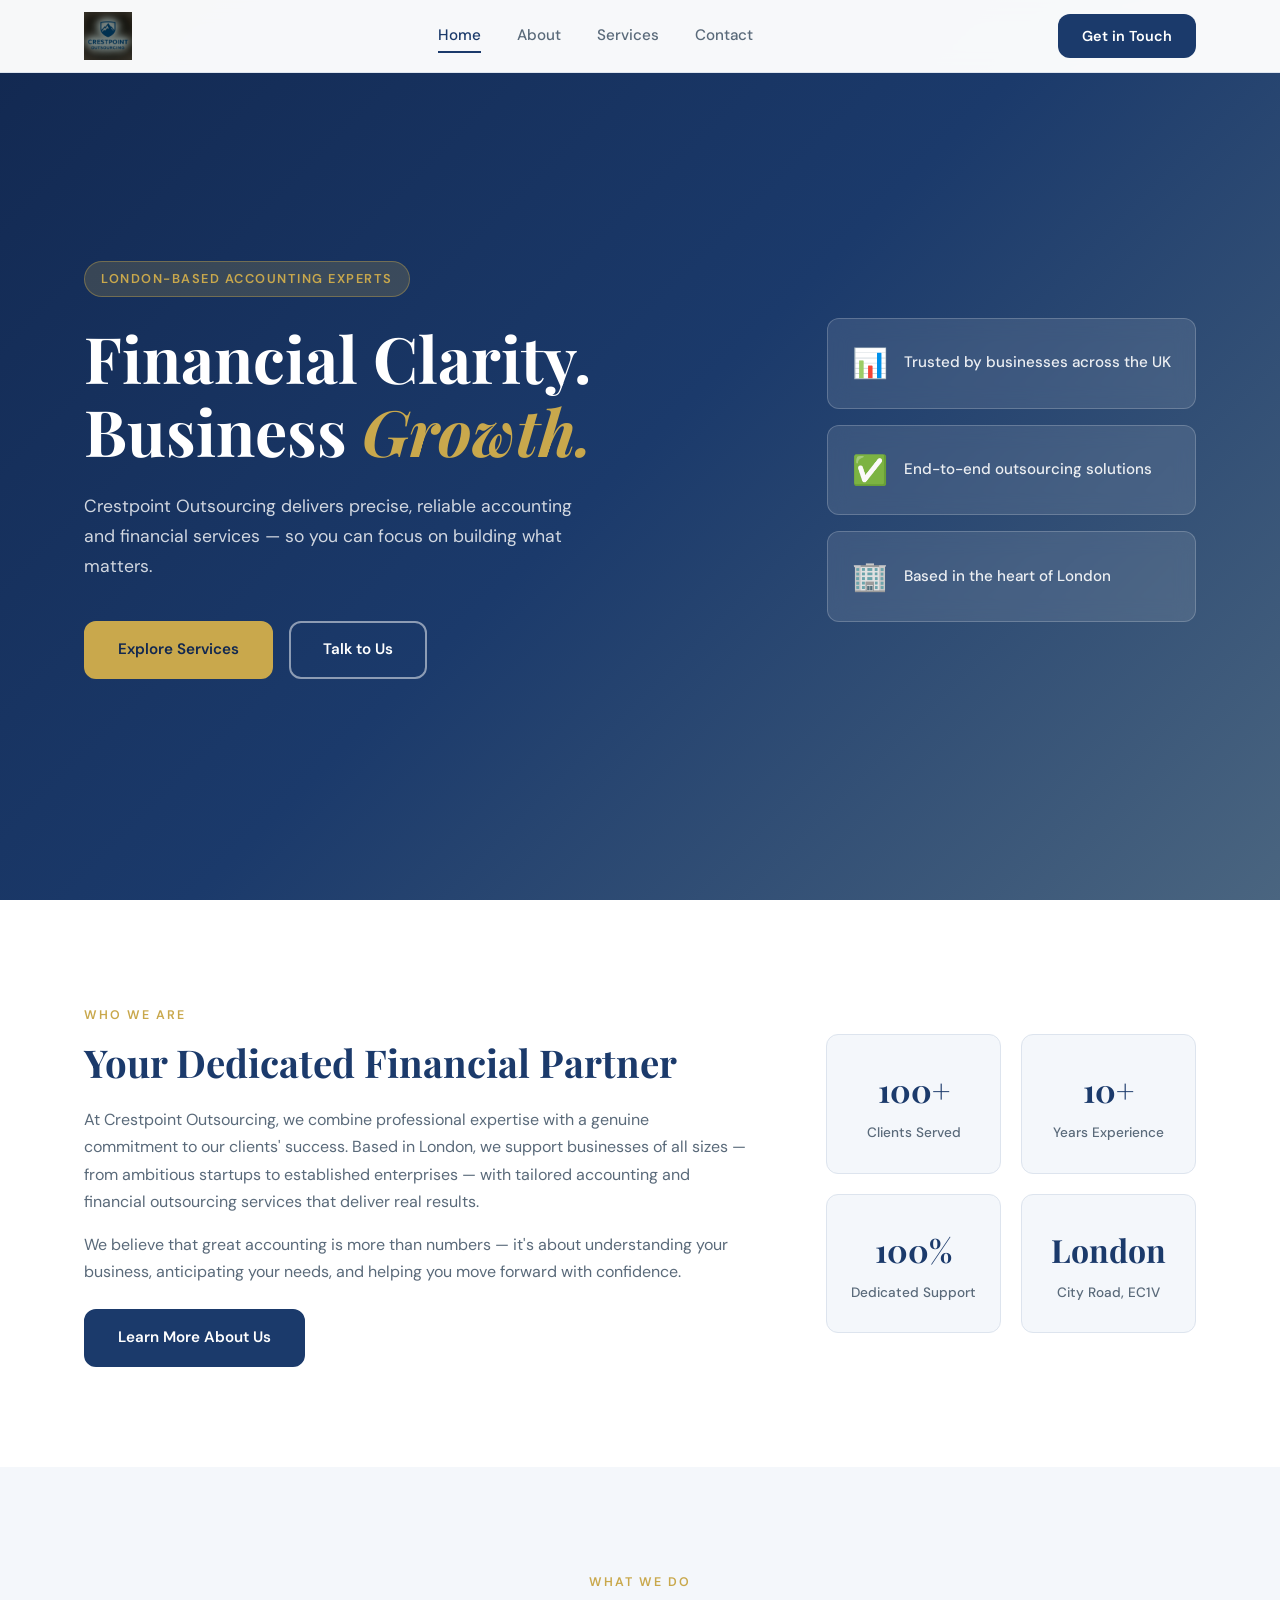
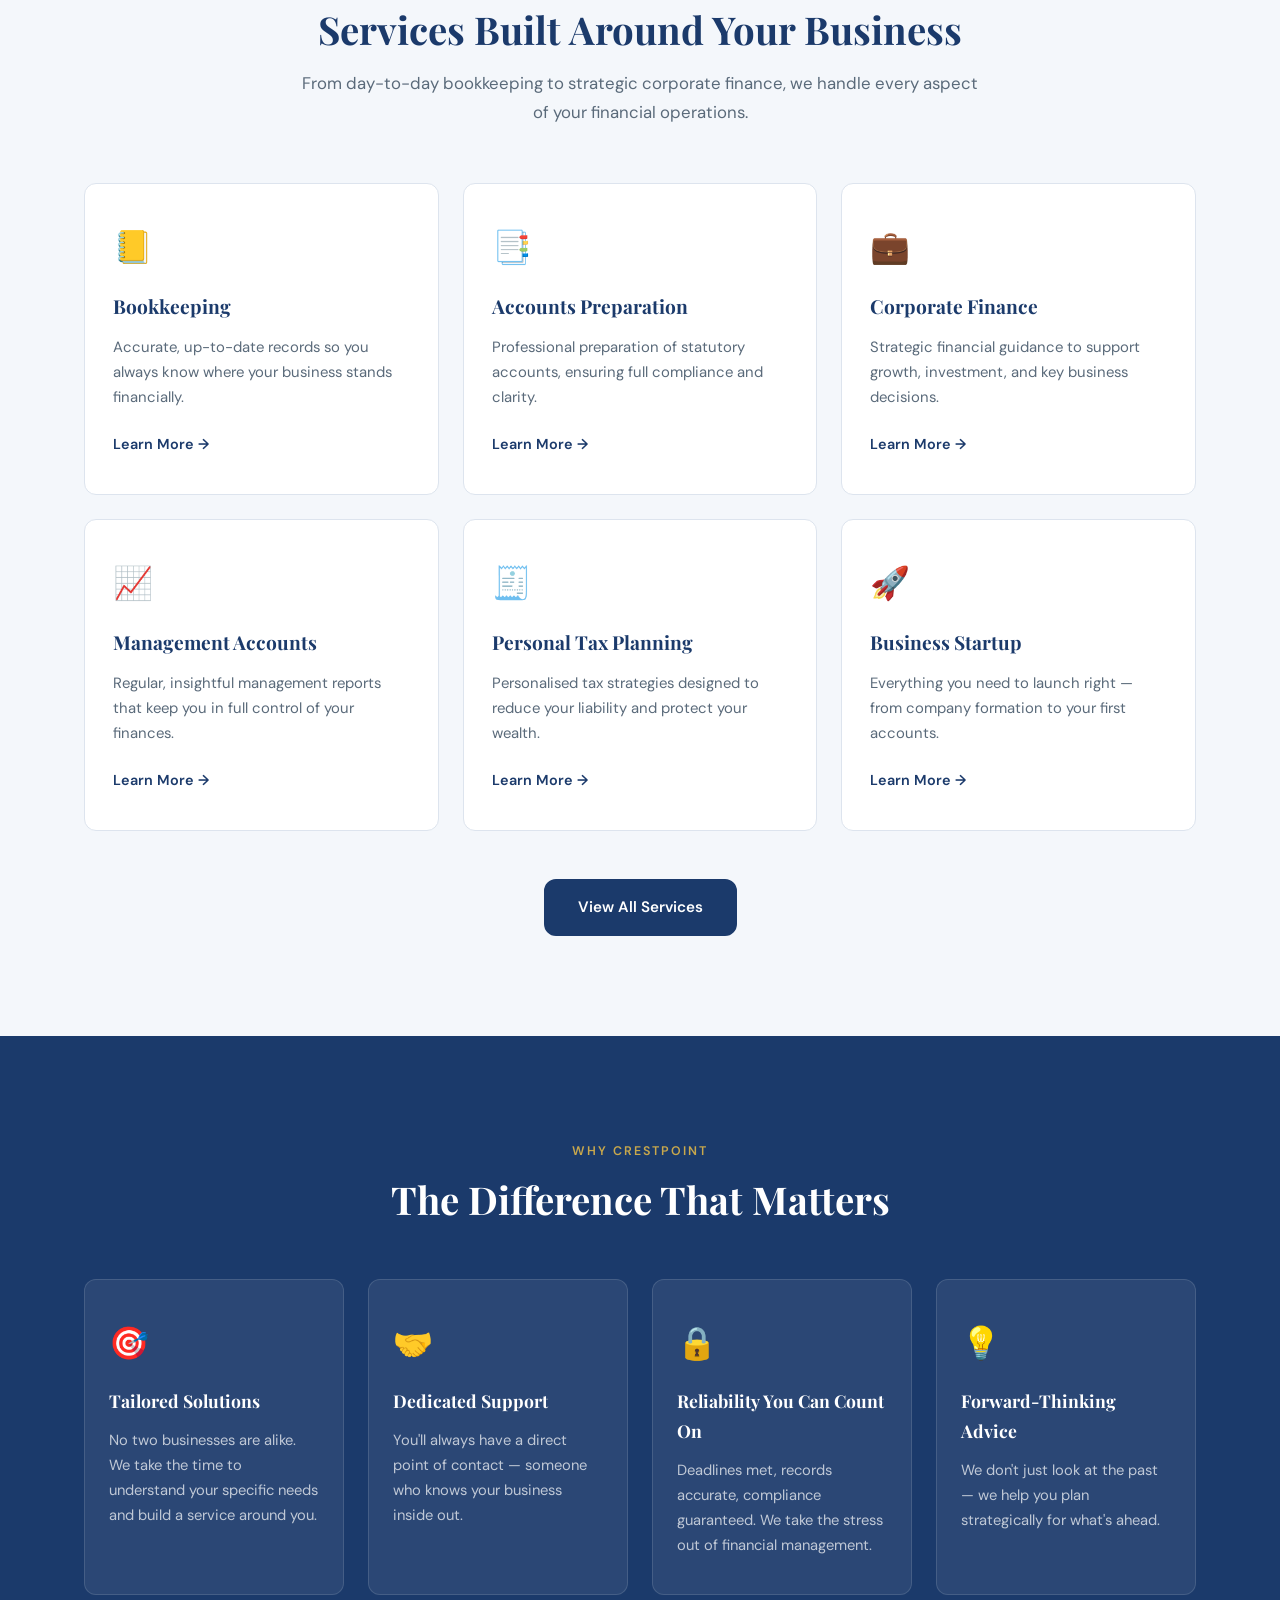
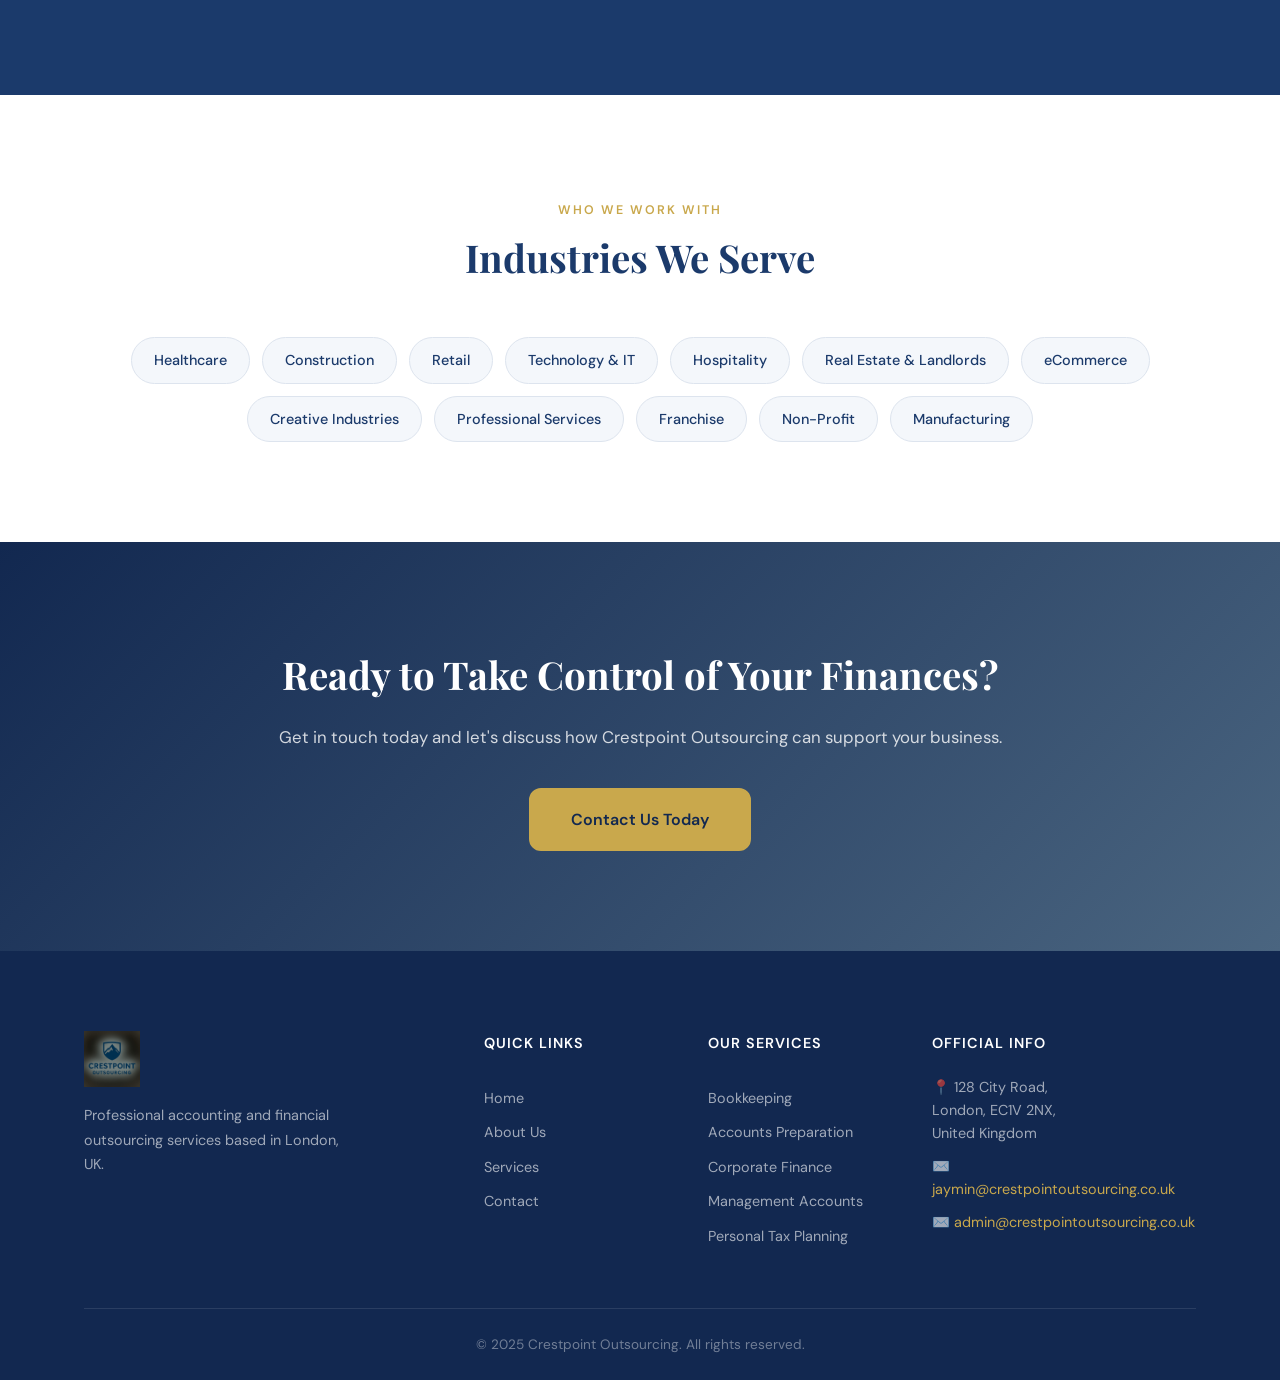
==== index.html @ afad1e52 "add homepage, CSS and JS files" ====
<!DOCTYPE html>
<html lang="en">
<head>
  <meta charset="UTF-8" />
  <meta name="viewport" content="width=device-width, initial-scale=1.0"/>
  <title>Crestpoint Outsourcing | Accounting & Financial Services London</title>
  <meta name="description" content="Crestpoint Outsourcing — professional accounting, bookkeeping, tax planning and financial outsourcing services based in London, UK."/>
  <link rel="icon" type="image/png" href="assets/images/logo.png"/>
  <link href="https://fonts.googleapis.com/css2?family=Playfair+Display:wght@600;700&family=DM+Sans:wght@300;400;500;600&display=swap" rel="stylesheet"/>
  <link rel="stylesheet" href="css/style.css"/>
</head>
<body>

  <!-- NAVBAR -->
  <header class="navbar" id="navbar">
    <div class="nav-inner">
      <a href="index.html" class="nav-logo">            
        <img src="assets/images/logo.png" alt="Crestpoint Outsourcing Logo"/>
      </a>
      <nav class="nav-links">
        <a href="index.html" class="active">Home</a>
        <a href="about.html">About</a>
        <a href="services.html">Services</a>
        <a href="contact.html">Contact</a>
      </nav>
      <a href="contact.html" class="nav-cta">Get in Touch</a>
      <button class="hamburger" id="hamburger" aria-label="Menu">
        <span></span><span></span><span></span>
      </button>
    </div>
    <div class="mobile-menu" id="mobileMenu">
      <a href="index.html">Home</a>
      <a href="about.html">About</a>    
      <a href="services.html">Services</a>
      <a href="contact.html">Contact</a>
      <a href="contact.html" class="mobile-cta">Get in Touch</a>
    </div>
  </header>

  <!-- HERO -->
  <section class="hero-wrapper">
    <div class="hero">
      <div class="hero-content">
        <span class="hero-tag">London-Based Accounting Experts</span>
        <h1 class="hero-title">Financial Clarity.<br/>Business <em>Growth.</em></h1>
        <p class="hero-sub">Crestpoint Outsourcing delivers precise, reliable accounting and financial services — so you can focus on building what matters.</p>
        <div class="hero-btns">
          <a href="services.html" class="btn-primary">Explore Services</a>
          <a href="contact.html" class="btn-outline">Talk to Us</a>
        </div>
      </div>
      <div class="hero-visual">
        <div class="hero-card">
          <div class="hero-card-icon">📊</div>
          <p>Trusted by businesses across the UK</p>
        </div>
        <div class="hero-card">
          <div class="hero-card-icon">✅</div>
          <p>End-to-end outsourcing solutions</p>
        </div>
        <div class="hero-card">
          <div class="hero-card-icon">🏢</div>
          <p>Based in the heart of London</p>
        </div>
      </div>
    </div>
  </section>

  <!-- ABOUT STRIP -->
  <section class="about-strip">
    <div class="container">
      <div class="about-strip-inner">
        <div class="about-strip-text">
          <span class="section-tag">Who We Are</span>
          <h2>Your Dedicated Financial Partner</h2>
          <p>At Crestpoint Outsourcing, we combine professional expertise with a genuine commitment to our clients' success. Based in London, we support businesses of all sizes — from ambitious startups to established enterprises — with tailored accounting and financial outsourcing services that deliver real results.</p>
          <p>We believe that great accounting is more than numbers — it's about understanding your business, anticipating your needs, and helping you move forward with confidence.</p>
          <a href="about.html" class="btn-primary">Learn More About Us</a>
        </div>
        <div class="about-strip-stats">
          <div class="stat-box"><h3>100+</h3><p>Clients Served</p></div>
          <div class="stat-box"><h3>10+</h3><p>Years Experience</p></div>
          <div class="stat-box"><h3>100%</h3><p>Dedicated Support</p></div>
          <div class="stat-box"><h3>London</h3><p>City Road, EC1V</p></div>
        </div>
      </div>
    </div>
  </section>

  <!-- SERVICES PREVIEW -->
  <section class="services-preview">
    <div class="container">
      <div class="section-header">
        <span class="section-tag">What We Do</span>
        <h2>Services Built Around Your Business</h2>
        <p>From day-to-day bookkeeping to strategic corporate finance, we handle every aspect of your financial operations.</p>
      </div>
      <div class="services-grid">
        <div class="service-card">
          <div class="service-icon">📒</div>
          <h3>Bookkeeping</h3>
          <p>Accurate, up-to-date records so you always know where your business stands financially.</p>
          <a href="services.html">Learn More →</a>
        </div>
        <div class="service-card">
          <div class="service-icon">📑</div>
          <h3>Accounts Preparation</h3>
          <p>Professional preparation of statutory accounts, ensuring full compliance and clarity.</p>
          <a href="services.html">Learn More →</a>
        </div>
        <div class="service-card">
          <div class="service-icon">💼</div>
          <h3>Corporate Finance</h3>
          <p>Strategic financial guidance to support growth, investment, and key business decisions.</p>
          <a href="services.html">Learn More →</a>
        </div>
        <div class="service-card">
          <div class="service-icon">📈</div>
          <h3>Management Accounts</h3>
          <p>Regular, insightful management reports that keep you in full control of your finances.</p>
          <a href="services.html">Learn More →</a>
        </div>
        <div class="service-card">
          <div class="service-icon">🧾</div>
          <h3>Personal Tax Planning</h3>
          <p>Personalised tax strategies designed to reduce your liability and protect your wealth.</p>
          <a href="services.html">Learn More →</a>
        </div>
        <div class="service-card">
          <div class="service-icon">🚀</div>
          <h3>Business Startup</h3>
          <p>Everything you need to launch right — from company formation to your first accounts.</p>
          <a href="services.html">Learn More →</a>
        </div>
      </div>
      <div class="services-cta">
        <a href="services.html" class="btn-primary">View All Services</a>
      </div>
    </div>
  </section>

  <!-- WHY US -->
  <section class="why-us">
    <div class="container">
      <div class="section-header light">
        <span class="section-tag">Why Crestpoint</span>
        <h2>The Difference That Matters</h2>
      </div>
      <div class="why-grid">
        <div class="why-card">
          <div class="why-icon">🎯</div>
          <h3>Tailored Solutions</h3>
          <p>No two businesses are alike. We take the time to understand your specific needs and build a service around you.</p>
        </div>
        <div class="why-card">
          <div class="why-icon">🤝</div>
          <h3>Dedicated Support</h3>
          <p>You'll always have a direct point of contact — someone who knows your business inside out.</p>
        </div>
        <div class="why-card">
          <div class="why-icon">🔒</div>
          <h3>Reliability You Can Count On</h3>
          <p>Deadlines met, records accurate, compliance guaranteed. We take the stress out of financial management.</p>
        </div>
        <div class="why-card">
          <div class="why-icon">💡</div>
          <h3>Forward-Thinking Advice</h3>
          <p>We don't just look at the past — we help you plan strategically for what's ahead.</p>
        </div>
      </div>
    </div>
  </section>

  <!-- INDUSTRIES -->
  <section class="industries">
    <div class="container">
      <div class="section-header">
        <span class="section-tag">Who We Work With</span>
        <h2>Industries We Serve</h2>
      </div>
      <div class="industry-tags">
        <span>Healthcare</span><span>Construction</span><span>Retail</span>
        <span>Technology & IT</span><span>Hospitality</span>
        <span>Real Estate & Landlords</span><span>eCommerce</span>
        <span>Creative Industries</span><span>Professional Services</span>
        <span>Franchise</span><span>Non-Profit</span><span>Manufacturing</span>
      </div>
    </div>
  </section>

  <!-- CTA BANNER -->
  <section class="cta-banner">
    <div class="container">
      <h2>Ready to Take Control of Your Finances?</h2>
      <p>Get in touch today and let's discuss how Crestpoint Outsourcing can support your business.</p>
      <a href="contact.html" class="btn-primary">Contact Us Today</a>
    </div>
  </section>

  <!-- FOOTER -->
  <footer class="footer">
    <div class="container">
      <div class="footer-grid">
        <div class="footer-brand">
          <img src="assets/images/logo.png" alt="Crestpoint Outsourcing"/>
          <p>Professional accounting and financial outsourcing services based in London, UK.</p>
        </div>
        <div class="footer-links">
          <h4>Quick Links</h4>
          <a href="index.html">Home</a>
          <a href="about.html">About Us</a>
          <a href="services.html">Services</a>
          <a href="contact.html">Contact</a>
        </div>
        <div class="footer-services">
          <h4>Our Services</h4>
          <a href="services.html">Bookkeeping</a>
          <a href="services.html">Accounts Preparation</a>
          <a href="services.html">Corporate Finance</a>
          <a href="services.html">Management Accounts</a>
          <a href="services.html">Personal Tax Planning</a>
        </div>
        <div class="footer-contact">
          <h4>Official Info</h4>
          <p>📍 128 City Road,<br/>London, EC1V 2NX,<br/>United Kingdom</p>
          <p>✉️ <a href="mailto:jaymin@crestpointoutsourcing.co.uk">jaymin@crestpointoutsourcing.co.uk</a></p>
          <p>✉️ <a href="mailto:admin@crestpointoutsourcing.co.uk">admin@crestpointoutsourcing.co.uk</a></p>
        </div>
      </div>
      <div class="footer-bottom">
        <p>© 2025 Crestpoint Outsourcing. All rights reserved.</p>
      </div>
    </div>
  </footer>

  <script src="js/script.js"></script>
</body>
</html>
---- css/style.css ----
/* ===== VARIABLES ===== */
:root {
  --navy: #1B3A6B;
  --navy-dark: #122850;
  --steel: #4A6580;
  --light-bg: #F4F7FB;
  --white: #FFFFFF;
  --text: #1A1A2E;
  --text-muted: #5A6A7A;
  --accent: #C9A84C;
  --border: #DDE4EE;
  --radius: 12px;
  --shadow: 0 4px 24px rgba(27,58,107,0.10);
  --transition: all 0.3s ease;
}

/* ===== RESET ===== */
*, *::before, *::after { box-sizing: border-box; margin: 0; padding: 0; }
html { scroll-behavior: smooth; }
body {
  font-family: 'DM Sans', sans-serif;
  color: var(--text);
  background: var(--white);
  line-height: 1.7;
  font-size: 16px;
}
a { text-decoration: none; color: inherit; }
img { max-width: 100%; display: block; }

/* ===== UTILITIES ===== */
.container { max-width: 1160px; margin: 0 auto; padding: 0 24px; }
.section-tag {
  display: inline-block;
  font-size: 0.78rem;
  font-weight: 600;
  letter-spacing: 2px;
  text-transform: uppercase;
  color: var(--accent);
  margin-bottom: 12px;
}
.section-header { text-align: center; max-width: 680px; margin: 0 auto 56px; }
.section-header h2 {
  font-family: 'Playfair Display', serif;
  font-size: clamp(1.8rem, 3vw, 2.6rem);
  color: var(--navy);
  margin-bottom: 16px;
  line-height: 1.25;
}
.section-header p { color: var(--text-muted); font-size: 1.05rem; }
.section-header.light h2 { color: var(--white); }
.section-header.light p { color: rgba(255,255,255,0.8); }
.section-header.light .section-tag { color: var(--accent); }

/* ===== BUTTONS ===== */
.btn-primary {
  display: inline-block;
  background: var(--navy);
  color: var(--white);
  padding: 14px 32px;
  border-radius: var(--radius);
  font-weight: 600;
  font-size: 0.95rem;
  transition: var(--transition);
  border: 2px solid var(--navy);
}
.btn-primary:hover { background: var(--navy-dark); border-color: var(--navy-dark); transform: translateY(-2px); box-shadow: var(--shadow); }
.btn-outline {
  display: inline-block;
  background: transparent;
  color: var(--navy);
  padding: 14px 32px;
  border-radius: var(--radius);
  font-weight: 600;
  font-size: 0.95rem;
  border: 2px solid var(--navy);
  transition: var(--transition);
}
.btn-outline:hover { background: var(--navy); color: var(--white); transform: translateY(-2px); }

/* ===== NAVBAR ===== */
.navbar {
  position: fixed;
  top: 0; left: 0; right: 0;
  z-index: 999;
  background: rgba(255,255,255,0.97);
  backdrop-filter: blur(10px);
  border-bottom: 1px solid var(--border);
  transition: var(--transition);
}
.navbar.scrolled { box-shadow: 0 2px 20px rgba(27,58,107,0.12); }
.nav-inner {
  display: flex;
  align-items: center;
  justify-content: space-between;
  max-width: 1160px;
  margin: 0 auto;
  padding: 0 24px;
  height: 72px;
}
.nav-logo img { height: 48px; width: auto; }
.nav-links { display: flex; gap: 36px; }
.nav-links a {
  font-size: 0.95rem;
  font-weight: 500;
  color: var(--text-muted);
  transition: var(--transition);
  position: relative;
}
.nav-links a::after {
  content: '';
  position: absolute;
  bottom: -4px; left: 0;
  width: 0; height: 2px;
  background: var(--navy);
  transition: var(--transition);
}
.nav-links a:hover, .nav-links a.active { color: var(--navy); }
.nav-links a:hover::after, .nav-links a.active::after { width: 100%; }
.nav-cta {
  background: var(--navy);
  color: var(--white) !important;
  padding: 10px 24px;
  border-radius: var(--radius);
  font-size: 0.9rem;
  font-weight: 600;
  transition: var(--transition);
}
.nav-cta:hover { background: var(--navy-dark); transform: translateY(-1px); }
.hamburger { display: none; flex-direction: column; gap: 5px; background: none; border: none; cursor: pointer; padding: 4px; }
.hamburger span { display: block; width: 24px; height: 2px; background: var(--navy); border-radius: 2px; transition: var(--transition); }
.mobile-menu {
  display: none;
  flex-direction: column;
  padding: 16px 24px 24px;
  border-top: 1px solid var(--border);
  gap: 4px;
}
.mobile-menu a { padding: 12px 0; font-weight: 500; color: var(--text-muted); border-bottom: 1px solid var(--border); transition: var(--transition); }
.mobile-menu a:hover { color: var(--navy); }
.mobile-cta { margin-top: 12px; text-align: center; background: var(--navy); color: var(--white) !important; padding: 14px !important; border-radius: var(--radius); border-bottom: none !important; font-weight: 600 !important; }
.mobile-menu.open { display: flex; }

/* ===== HERO ===== */
.hero-wrapper {
  background: linear-gradient(135deg, var(--navy-dark) 0%, var(--navy) 50%, var(--steel) 100%);
}
.hero {
  min-height: 100vh;
  display: flex;
  align-items: center;
  padding: 120px 24px 80px;
  gap: 60px;
  max-width: 1160px;
  margin: 0 auto;
}
.hero-content { flex: 1; }
.hero-tag {
  display: inline-block;
  background: rgba(201,168,76,0.2);
  color: var(--accent);
  border: 1px solid rgba(201,168,76,0.4);
  padding: 6px 16px;
  border-radius: 999px;
  font-size: 0.8rem;
  font-weight: 600;
  letter-spacing: 1.5px;
  text-transform: uppercase;
  margin-bottom: 24px;
}
.hero-title {
  font-family: 'Playfair Display', serif;
  font-size: clamp(2.4rem, 5vw, 4rem);
  color: var(--white);
  line-height: 1.15;
  margin-bottom: 24px;
}
.hero-title em { color: var(--accent); font-style: italic; }
.hero-sub { color: rgba(255,255,255,0.8); font-size: 1.1rem; max-width: 520px; margin-bottom: 40px; }
.hero-btns { display: flex; gap: 16px; flex-wrap: wrap; }
.hero-wrapper .btn-primary { background: var(--accent); border-color: var(--accent); color: var(--navy-dark); }
.hero-wrapper .btn-primary:hover { background: #b8943e; border-color: #b8943e; }
.hero-wrapper .btn-outline { border-color: rgba(255,255,255,0.5); color: var(--white); }
.hero-wrapper .btn-outline:hover { background: rgba(255,255,255,0.1); border-color: var(--white); }
.hero-visual { display: flex; flex-direction: column; gap: 16px; flex-shrink: 0; }
.hero-card {
  background: rgba(255,255,255,0.1);
  border: 1px solid rgba(255,255,255,0.2);
  backdrop-filter: blur(10px);
  border-radius: var(--radius);
  padding: 20px 24px;
  display: flex;
  align-items: center;
  gap: 16px;
  min-width: 280px;
  transition: var(--transition);
}
.hero-card:hover { background: rgba(255,255,255,0.15); transform: translateX(4px); }
.hero-card-icon { font-size: 1.8rem; }
.hero-card p { color: rgba(255,255,255,0.9); font-weight: 500; font-size: 0.95rem; }

/* ===== ABOUT STRIP ===== */
.about-strip { padding: 100px 0; background: var(--white); }
.about-strip-inner { display: flex; gap: 80px; align-items: center; }
.about-strip-text { flex: 1; }
.about-strip-text h2 {
  font-family: 'Playfair Display', serif;
  font-size: clamp(1.8rem, 3vw, 2.4rem);
  color: var(--navy);
  margin-bottom: 20px;
  line-height: 1.25;
}
.about-strip-text p { color: var(--text-muted); margin-bottom: 16px; font-size: 1rem; }
.about-strip-text .btn-primary { margin-top: 8px; }
.about-strip-stats { display: grid; grid-template-columns: 1fr 1fr; gap: 20px; flex-shrink: 0; }
.stat-box {
  background: var(--light-bg);
  border-radius: var(--radius);
  padding: 28px 24px;
  text-align: center;
  border: 1px solid var(--border);
  transition: var(--transition);
}
.stat-box:hover { transform: translateY(-4px); box-shadow: var(--shadow); border-color: var(--navy); }
.stat-box h3 { font-family: 'Playfair Display', serif; font-size: 2rem; color: var(--navy); margin-bottom: 4px; }
.stat-box p { font-size: 0.85rem; color: var(--text-muted); font-weight: 500; }

/* ===== SERVICES PREVIEW ===== */
.services-preview { padding: 100px 0; background: var(--light-bg); }
.services-grid { display: grid; grid-template-columns: repeat(3, 1fr); gap: 24px; margin-bottom: 48px; }
.service-card {
  background: var(--white);
  border-radius: var(--radius);
  padding: 36px 28px;
  border: 1px solid var(--border);
  transition: var(--transition);
  position: relative;
  overflow: hidden;
}
.service-card::before {
  content: '';
  position: absolute;
  top: 0; left: 0; right: 0;
  height: 3px;
  background: var(--navy);
  transform: scaleX(0);
  transition: var(--transition);
  transform-origin: left;
}
.service-card:hover { transform: translateY(-6px); box-shadow: var(--shadow); border-color: var(--navy); }
.service-card:hover::before { transform: scaleX(1); }
.service-icon { font-size: 2rem; margin-bottom: 16px; }
.service-card h3 { font-family: 'Playfair Display', serif; font-size: 1.2rem; color: var(--navy); margin-bottom: 12px; }
.service-card p { color: var(--text-muted); font-size: 0.93rem; margin-bottom: 20px; }
.service-card a { color: var(--navy); font-weight: 600; font-size: 0.9rem; transition: var(--transition); }
.service-card a:hover { color: var(--accent); }
.services-cta { text-align: center; }

/* ===== WHY US ===== */
.why-us { padding: 100px 0; background: var(--navy); }
.why-grid { display: grid; grid-template-columns: repeat(4, 1fr); gap: 24px; }
.why-card {
  background: rgba(255,255,255,0.07);
  border: 1px solid rgba(255,255,255,0.12);
  border-radius: var(--radius);
  padding: 36px 24px;
  transition: var(--transition);
}
.why-card:hover { background: rgba(255,255,255,0.12); transform: translateY(-4px); }
.why-icon { font-size: 2rem; margin-bottom: 16px; }
.why-card h3 { font-family: 'Playfair Display', serif; font-size: 1.1rem; color: var(--white); margin-bottom: 12px; }
.why-card p { color: rgba(255,255,255,0.7); font-size: 0.92rem; }

/* ===== INDUSTRIES ===== */
.industries { padding: 100px 0; background: var(--white); }
.industry-tags { display: flex; flex-wrap: wrap; gap: 12px; justify-content: center; }
.industry-tags span {
  background: var(--light-bg);
  border: 1px solid var(--border);
  color: var(--navy);
  padding: 10px 22px;
  border-radius: 999px;
  font-size: 0.9rem;
  font-weight: 500;
  transition: var(--transition);
  cursor: default;
}
.industry-tags span:hover { background: var(--navy); color: var(--white); border-color: var(--navy); transform: translateY(-2px); }

/* ===== CTA BANNER ===== */
.cta-banner {
  padding: 100px 24px;
  background: linear-gradient(135deg, var(--navy-dark), var(--steel));
  text-align: center;
}
.cta-banner h2 { font-family: 'Playfair Display', serif; font-size: clamp(1.8rem, 3vw, 2.8rem); color: var(--white); margin-bottom: 16px; }
.cta-banner p { color: rgba(255,255,255,0.8); font-size: 1.05rem; margin-bottom: 36px; }
.cta-banner .btn-primary { background: var(--accent); border-color: var(--accent); color: var(--navy-dark); font-size: 1rem; padding: 16px 40px; }
.cta-banner .btn-primary:hover { background: #b8943e; border-color: #b8943e; }

/* ===== FOOTER ===== */
.footer { background: var(--navy-dark); padding: 80px 0 0; }
.footer-grid { display: grid; grid-template-columns: 2fr 1fr 1fr 1.5fr; gap: 48px; padding-bottom: 60px; }
.footer-brand img { height: 56px; margin-bottom: 16px; }
.footer-brand p { color: rgba(255,255,255,0.6); font-size: 0.9rem; max-width: 260px; }
.footer h4 { color: var(--white); font-size: 0.9rem; font-weight: 600; letter-spacing: 1px; text-transform: uppercase; margin-bottom: 20px; }
.footer-links, .footer-services { display: flex; flex-direction: column; gap: 10px; }
.footer-links a, .footer-services a { color: rgba(255,255,255,0.6); font-size: 0.9rem; transition: var(--transition); }
.footer-links a:hover, .footer-services a:hover { color: var(--accent); padding-left: 4px; }
.footer-contact p { color: rgba(255,255,255,0.6); font-size: 0.9rem; margin-bottom: 10px; line-height: 1.6; }
.footer-contact a { color: var(--accent); transition: var(--transition); }
.footer-contact a:hover { color: var(--white); }
.footer-bottom { border-top: 1px solid rgba(255,255,255,0.1); padding: 24px 0; text-align: center; }
.footer-bottom p { color: rgba(255,255,255,0.4); font-size: 0.85rem; }

/* ===== PAGE HERO (for inner pages) ===== */
.page-hero {
  background: linear-gradient(135deg, var(--navy-dark) 0%, var(--navy) 100%);
  padding: 140px 24px 80px;
  text-align: center;
}
.page-hero h1 { font-family: 'Playfair Display', serif; font-size: clamp(2rem, 4vw, 3.2rem); color: var(--white); margin-bottom: 16px; }
.page-hero p { color: rgba(255,255,255,0.8); font-size: 1.1rem; max-width: 600px; margin: 0 auto; }

/* ===== RESPONSIVE ===== */
@media (max-width: 1024px) {
  .why-grid { grid-template-columns: repeat(2, 1fr); }
  .services-grid { grid-template-columns: repeat(2, 1fr); }
  .footer-grid { grid-template-columns: 1fr 1fr; gap: 36px; }
}
@media (max-width: 768px) {
  .nav-links, .nav-cta { display: none; }
  .hamburger { display: flex; }
  .hero { flex-direction: column; padding: 100px 24px 60px; text-align: center; }
  .hero-sub { margin: 0 auto 40px; }
  .hero-btns { justify-content: center; }
  .hero-visual { width: 100%; }
  .hero-card { min-width: unset; }
  .about-strip-inner { flex-direction: column; gap: 48px; }
  .about-strip-stats { width: 100%; }
  .services-grid { grid-template-columns: 1fr; }
  .why-grid { grid-template-columns: 1fr 1fr; }
  .footer-grid { grid-template-columns: 1fr; gap: 32px; }
}
@media (max-width: 480px) {
  .why-grid { grid-template-columns: 1fr; }
  .about-strip-stats { grid-template-columns: 1fr 1fr; }
}
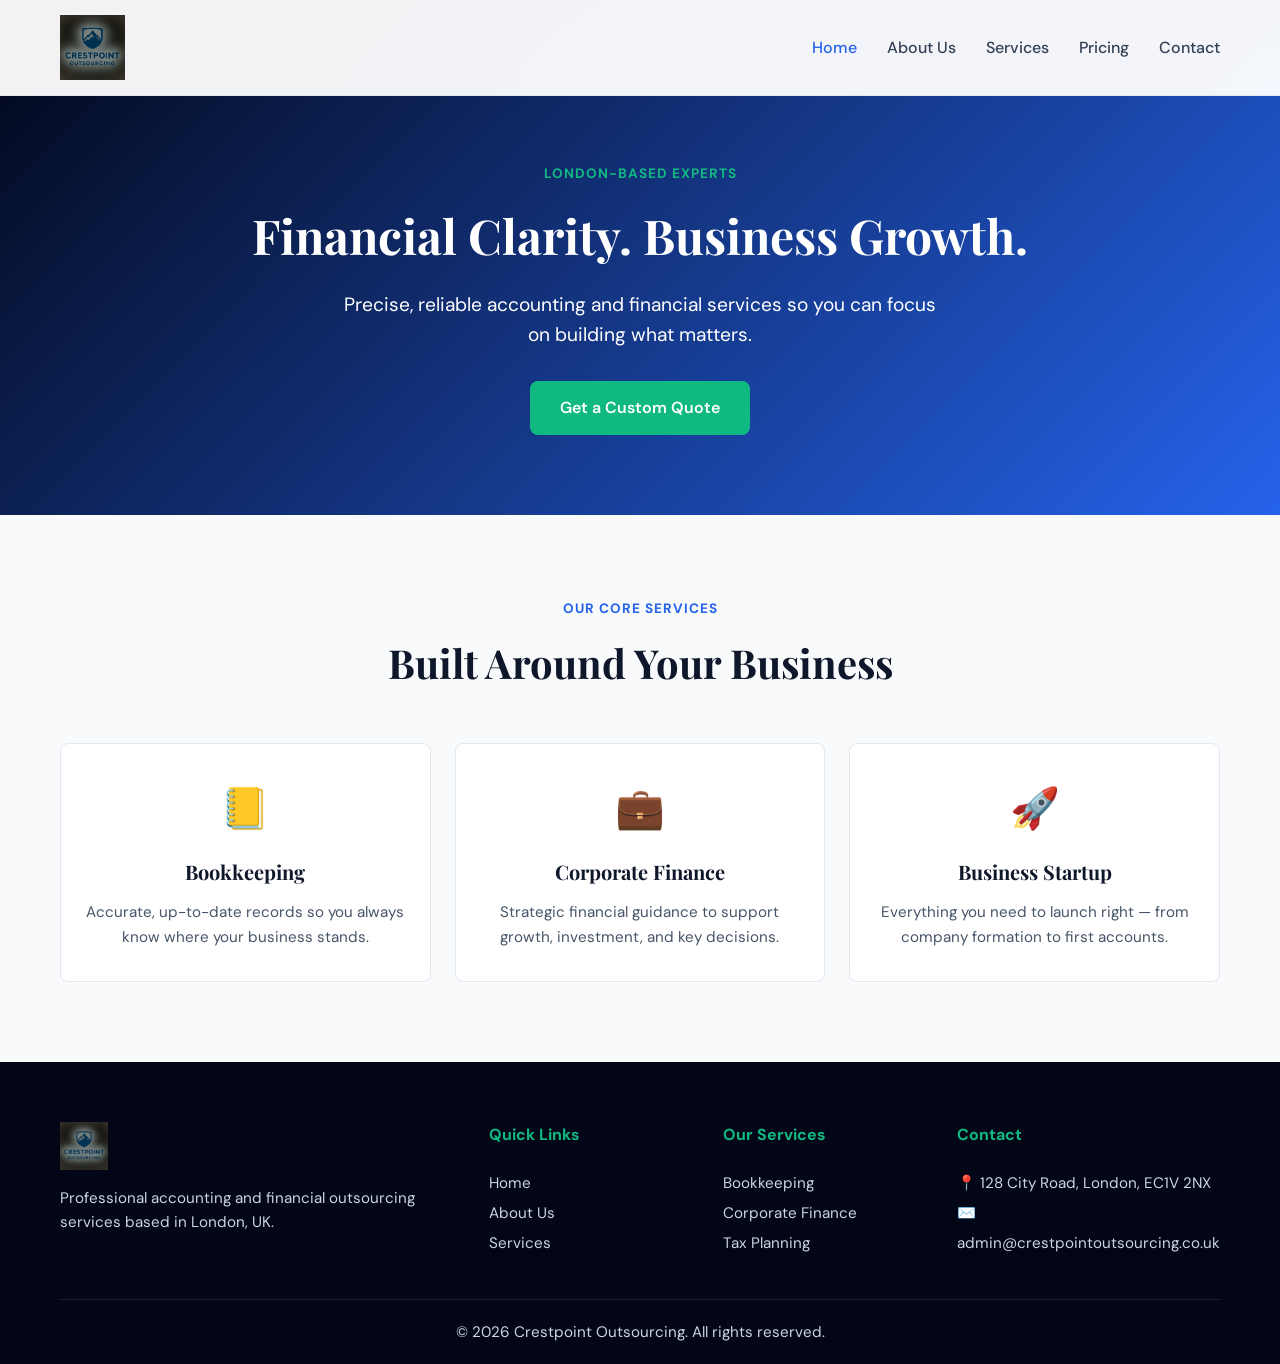
==== commit 8a952b57: "Updated UI and form structure" ====
--- a/index.html
+++ b/index.html
@@ -1,234 +1,89 @@
 <!DOCTYPE html>
 <html lang="en">
 <head>
-  <meta charset="UTF-8" />
-  <meta name="viewport" content="width=device-width, initial-scale=1.0"/>
-  <title>Crestpoint Outsourcing | Accounting & Financial Services London</title>
-  <meta name="description" content="Crestpoint Outsourcing — professional accounting, bookkeeping, tax planning and financial outsourcing services based in London, UK."/>
+  <meta charset="UTF-8">
+  <meta name="viewport" content="width=device-width, initial-scale=1.0">
+  <title>Home | Crestpoint Outsourcing</title>
   <link rel="icon" type="image/png" href="assets/images/logo.png"/>
-  <link href="https://fonts.googleapis.com/css2?family=Playfair+Display:wght@600;700&family=DM+Sans:wght@300;400;500;600&display=swap" rel="stylesheet"/>
-  <link rel="stylesheet" href="css/style.css"/>
+  <link href="https://fonts.googleapis.com/css2?family=Playfair+Display:wght@600;700&family=DM+Sans:wght@400;500;700&display=swap" rel="stylesheet">
+  <link rel="stylesheet" href="css/style.css">
 </head>
 <body>
 
-  <!-- NAVBAR -->
   <header class="navbar" id="navbar">
-    <div class="nav-inner">
-      <a href="index.html" class="nav-logo">            
-        <img src="assets/images/logo.png" alt="Crestpoint Outsourcing Logo"/>
+    <div class="container nav-inner">
+      <a href="index.html" class="nav-logo">
+        <img src="assets/images/logo.png" alt="Crestpoint Outsourcing"/>
       </a>
       <nav class="nav-links">
         <a href="index.html" class="active">Home</a>
-        <a href="about.html">About</a>
+        <a href="about.html">About Us</a>
         <a href="services.html">Services</a>
+        <a href="pricing.html">Pricing</a>
         <a href="contact.html">Contact</a>
       </nav>
-      <a href="contact.html" class="nav-cta">Get in Touch</a>
-      <button class="hamburger" id="hamburger" aria-label="Menu">
-        <span></span><span></span><span></span>
-      </button>
-    </div>
-    <div class="mobile-menu" id="mobileMenu">
-      <a href="index.html">Home</a>
-      <a href="about.html">About</a>    
-      <a href="services.html">Services</a>
-      <a href="contact.html">Contact</a>
-      <a href="contact.html" class="mobile-cta">Get in Touch</a>
     </div>
   </header>
 
-  <!-- HERO -->
-  <section class="hero-wrapper">
-    <div class="hero">
-      <div class="hero-content">
-        <span class="hero-tag">London-Based Accounting Experts</span>
-        <h1 class="hero-title">Financial Clarity.<br/>Business <em>Growth.</em></h1>
-        <p class="hero-sub">Crestpoint Outsourcing delivers precise, reliable accounting and financial services — so you can focus on building what matters.</p>
-        <div class="hero-btns">
-          <a href="services.html" class="btn-primary">Explore Services</a>
-          <a href="contact.html" class="btn-outline">Talk to Us</a>
+  <main>
+    <section class="page-header" style="background: linear-gradient(135deg, var(--navy-dark), var(--accent-blue));">
+      <div class="container">
+        <span class="section-tag" style="color: var(--accent-teal);">London-Based Experts</span>
+        <h1>Financial Clarity. Business Growth.</h1>
+        <p style="font-size: 1.2rem; max-width: 600px; margin: 0 auto 30px;">Precise, reliable accounting and financial services so you can focus on building what matters.</p>
+        <a href="pricing.html" class="btn-primary btn-vibrant">Get a Custom Quote</a>
+      </div>
+    </section>
+
+    <section class="section-padding" style="background: var(--light-bg);">
+      <div class="container">
+        <div class="section-header">
+          <span class="section-tag">Our Core Services</span>
+          <h2>Built Around Your Business</h2>
+        </div>
+        <div class="grid-3">
+          <div class="card">
+            <div class="card-icon">📒</div>
+            <h3>Bookkeeping</h3>
+            <p>Accurate, up-to-date records so you always know where your business stands.</p>
+          </div>
+          <div class="card">
+            <div class="card-icon">💼</div>
+            <h3>Corporate Finance</h3>
+            <p>Strategic financial guidance to support growth, investment, and key decisions.</p>
+          </div>
+          <div class="card">
+            <div class="card-icon">🚀</div>
+            <h3>Business Startup</h3>
+            <p>Everything you need to launch right — from company formation to first accounts.</p>
+          </div>
         </div>
       </div>
-      <div class="hero-visual">
-        <div class="hero-card">
-          <div class="hero-card-icon">📊</div>
-          <p>Trusted by businesses across the UK</p>
-        </div>
-        <div class="hero-card">
-          <div class="hero-card-icon">✅</div>
-          <p>End-to-end outsourcing solutions</p>
-        </div>
-        <div class="hero-card">
-          <div class="hero-card-icon">🏢</div>
-          <p>Based in the heart of London</p>
-        </div>
-      </div>
-    </div>
-  </section>
+    </section>
+  </main>
 
-  <!-- ABOUT STRIP -->
-  <section class="about-strip">
-    <div class="container">
-      <div class="about-strip-inner">
-        <div class="about-strip-text">
-          <span class="section-tag">Who We Are</span>
-          <h2>Your Dedicated Financial Partner</h2>
-          <p>At Crestpoint Outsourcing, we combine professional expertise with a genuine commitment to our clients' success. Based in London, we support businesses of all sizes — from ambitious startups to established enterprises — with tailored accounting and financial outsourcing services that deliver real results.</p>
-          <p>We believe that great accounting is more than numbers — it's about understanding your business, anticipating your needs, and helping you move forward with confidence.</p>
-          <a href="about.html" class="btn-primary">Learn More About Us</a>
-        </div>
-        <div class="about-strip-stats">
-          <div class="stat-box"><h3>100+</h3><p>Clients Served</p></div>
-          <div class="stat-box"><h3>10+</h3><p>Years Experience</p></div>
-          <div class="stat-box"><h3>100%</h3><p>Dedicated Support</p></div>
-          <div class="stat-box"><h3>London</h3><p>City Road, EC1V</p></div>
-        </div>
-      </div>
-    </div>
-  </section>
-
-  <!-- SERVICES PREVIEW -->
-  <section class="services-preview">
-    <div class="container">
-      <div class="section-header">
-        <span class="section-tag">What We Do</span>
-        <h2>Services Built Around Your Business</h2>
-        <p>From day-to-day bookkeeping to strategic corporate finance, we handle every aspect of your financial operations.</p>
-      </div>
-      <div class="services-grid">
-        <div class="service-card">
-          <div class="service-icon">📒</div>
-          <h3>Bookkeeping</h3>
-          <p>Accurate, up-to-date records so you always know where your business stands financially.</p>
-          <a href="services.html">Learn More →</a>
-        </div>
-        <div class="service-card">
-          <div class="service-icon">📑</div>
-          <h3>Accounts Preparation</h3>
-          <p>Professional preparation of statutory accounts, ensuring full compliance and clarity.</p>
-          <a href="services.html">Learn More →</a>
-        </div>
-        <div class="service-card">
-          <div class="service-icon">💼</div>
-          <h3>Corporate Finance</h3>
-          <p>Strategic financial guidance to support growth, investment, and key business decisions.</p>
-          <a href="services.html">Learn More →</a>
-        </div>
-        <div class="service-card">
-          <div class="service-icon">📈</div>
-          <h3>Management Accounts</h3>
-          <p>Regular, insightful management reports that keep you in full control of your finances.</p>
-          <a href="services.html">Learn More →</a>
-        </div>
-        <div class="service-card">
-          <div class="service-icon">🧾</div>
-          <h3>Personal Tax Planning</h3>
-          <p>Personalised tax strategies designed to reduce your liability and protect your wealth.</p>
-          <a href="services.html">Learn More →</a>
-        </div>
-        <div class="service-card">
-          <div class="service-icon">🚀</div>
-          <h3>Business Startup</h3>
-          <p>Everything you need to launch right — from company formation to your first accounts.</p>
-          <a href="services.html">Learn More →</a>
-        </div>
-      </div>
-      <div class="services-cta">
-        <a href="services.html" class="btn-primary">View All Services</a>
-      </div>
-    </div>
-  </section>
-
-  <!-- WHY US -->
-  <section class="why-us">
-    <div class="container">
-      <div class="section-header light">
-        <span class="section-tag">Why Crestpoint</span>
-        <h2>The Difference That Matters</h2>
-      </div>
-      <div class="why-grid">
-        <div class="why-card">
-          <div class="why-icon">🎯</div>
-          <h3>Tailored Solutions</h3>
-          <p>No two businesses are alike. We take the time to understand your specific needs and build a service around you.</p>
-        </div>
-        <div class="why-card">
-          <div class="why-icon">🤝</div>
-          <h3>Dedicated Support</h3>
-          <p>You'll always have a direct point of contact — someone who knows your business inside out.</p>
-        </div>
-        <div class="why-card">
-          <div class="why-icon">🔒</div>
-          <h3>Reliability You Can Count On</h3>
-          <p>Deadlines met, records accurate, compliance guaranteed. We take the stress out of financial management.</p>
-        </div>
-        <div class="why-card">
-          <div class="why-icon">💡</div>
-          <h3>Forward-Thinking Advice</h3>
-          <p>We don't just look at the past — we help you plan strategically for what's ahead.</p>
-        </div>
-      </div>
-    </div>
-  </section>
-
-  <!-- INDUSTRIES -->
-  <section class="industries">
-    <div class="container">
-      <div class="section-header">
-        <span class="section-tag">Who We Work With</span>
-        <h2>Industries We Serve</h2>
-      </div>
-      <div class="industry-tags">
-        <span>Healthcare</span><span>Construction</span><span>Retail</span>
-        <span>Technology & IT</span><span>Hospitality</span>
-        <span>Real Estate & Landlords</span><span>eCommerce</span>
-        <span>Creative Industries</span><span>Professional Services</span>
-        <span>Franchise</span><span>Non-Profit</span><span>Manufacturing</span>
-      </div>
-    </div>
-  </section>
-
-  <!-- CTA BANNER -->
-  <section class="cta-banner">
-    <div class="container">
-      <h2>Ready to Take Control of Your Finances?</h2>
-      <p>Get in touch today and let's discuss how Crestpoint Outsourcing can support your business.</p>
-      <a href="contact.html" class="btn-primary">Contact Us Today</a>
-    </div>
-  </section>
-
-  <!-- FOOTER -->
   <footer class="footer">
     <div class="container">
       <div class="footer-grid">
-        <div class="footer-brand">
-          <img src="assets/images/logo.png" alt="Crestpoint Outsourcing"/>
+        <div>
+          <img src="assets/images/logo.png" alt="Crestpoint" style="height: 48px; margin-bottom: 16px;">
           <p>Professional accounting and financial outsourcing services based in London, UK.</p>
         </div>
-        <div class="footer-links">
+        <div>
           <h4>Quick Links</h4>
-          <a href="index.html">Home</a>
-          <a href="about.html">About Us</a>
-          <a href="services.html">Services</a>
-          <a href="contact.html">Contact</a>
+          <p style="line-height: 2;"><a href="index.html">Home</a><br><a href="about.html">About Us</a><br><a href="services.html">Services</a></p>
         </div>
-        <div class="footer-services">
+        <div>
           <h4>Our Services</h4>
-          <a href="services.html">Bookkeeping</a>
-          <a href="services.html">Accounts Preparation</a>
-          <a href="services.html">Corporate Finance</a>
-          <a href="services.html">Management Accounts</a>
-          <a href="services.html">Personal Tax Planning</a>
+          <p style="line-height: 2;"><a href="services.html">Bookkeeping</a><br><a href="services.html">Corporate Finance</a><br><a href="services.html">Tax Planning</a></p>
         </div>
-        <div class="footer-contact">
-          <h4>Official Info</h4>
-          <p>📍 128 City Road,<br/>London, EC1V 2NX,<br/>United Kingdom</p>
-          <p>✉️ <a href="mailto:jaymin@crestpointoutsourcing.co.uk">jaymin@crestpointoutsourcing.co.uk</a></p>
-          <p>✉️ <a href="mailto:admin@crestpointoutsourcing.co.uk">admin@crestpointoutsourcing.co.uk</a></p>
+        <div>
+          <h4>Contact</h4>
+          <p style="line-height: 2;">📍 128 City Road, London, EC1V 2NX<br>✉️ admin@crestpointoutsourcing.co.uk</p>
         </div>
       </div>
       <div class="footer-bottom">
-        <p>© 2025 Crestpoint Outsourcing. All rights reserved.</p>
+        <p>© 2026 Crestpoint Outsourcing. All rights reserved.</p>
       </div>
     </div>
   </footer>
--- a/css/style.css
+++ b/css/style.css
@@ -1,347 +1,72 @@
 /* ===== VARIABLES ===== */
 :root {
-  --navy: #1B3A6B;
-  --navy-dark: #122850;
-  --steel: #4A6580;
-  --light-bg: #F4F7FB;
+  --navy: #0F172A; /* Classy deep slate */
+  --navy-dark: #020617;
+  --steel: #334155;
+  --light-bg: #F8FAFC;
   --white: #FFFFFF;
-  --text: #1A1A2E;
-  --text-muted: #5A6A7A;
-  --accent: #C9A84C;
-  --border: #DDE4EE;
-  --radius: 12px;
-  --shadow: 0 4px 24px rgba(27,58,107,0.10);
+  --text: #1E293B;
+  --text-muted: #475569;
+  --accent-blue: #2563EB; /* Vibrant but trustworthy */
+  --accent-teal: #10B981; /* Eye-friendly vibrant CTA */
+  --border: #E2E8F0;
+  --radius: 8px;
+  --shadow: 0 10px 25px -5px rgba(0, 0, 0, 0.1), 0 8px 10px -6px rgba(0, 0, 0, 0.1);
   --transition: all 0.3s ease;
 }
 
-/* ===== RESET ===== */
+/* ===== RESET & BASE ===== */
 *, *::before, *::after { box-sizing: border-box; margin: 0; padding: 0; }
 html { scroll-behavior: smooth; }
-body {
-  font-family: 'DM Sans', sans-serif;
-  color: var(--text);
-  background: var(--white);
-  line-height: 1.7;
-  font-size: 16px;
-}
+body { font-family: 'DM Sans', sans-serif; color: var(--text); background: var(--white); line-height: 1.6; font-size: 16px; }
 a { text-decoration: none; color: inherit; }
 img { max-width: 100%; display: block; }
 
-/* ===== UTILITIES ===== */
-.container { max-width: 1160px; margin: 0 auto; padding: 0 24px; }
-.section-tag {
-  display: inline-block;
-  font-size: 0.78rem;
-  font-weight: 600;
-  letter-spacing: 2px;
-  text-transform: uppercase;
-  color: var(--accent);
-  margin-bottom: 12px;
-}
-.section-header { text-align: center; max-width: 680px; margin: 0 auto 56px; }
-.section-header h2 {
-  font-family: 'Playfair Display', serif;
-  font-size: clamp(1.8rem, 3vw, 2.6rem);
-  color: var(--navy);
-  margin-bottom: 16px;
-  line-height: 1.25;
-}
-.section-header p { color: var(--text-muted); font-size: 1.05rem; }
-.section-header.light h2 { color: var(--white); }
-.section-header.light p { color: rgba(255,255,255,0.8); }
-.section-header.light .section-tag { color: var(--accent); }
+.container { max-width: 1200px; margin: 0 auto; padding: 0 20px; }
+.section-padding { padding: 80px 0; }
+
+.section-tag { display: inline-block; font-size: 0.85rem; font-weight: 700; letter-spacing: 1px; text-transform: uppercase; color: var(--accent-blue); margin-bottom: 12px; }
+.section-header { text-align: center; max-width: 700px; margin: 0 auto 48px; }
+.section-header h2 { font-family: 'Playfair Display', serif; font-size: 2.5rem; color: var(--navy); margin-bottom: 16px; }
+.section-header p { color: var(--text-muted); font-size: 1.1rem; }
 
 /* ===== BUTTONS ===== */
-.btn-primary {
-  display: inline-block;
-  background: var(--navy);
-  color: var(--white);
-  padding: 14px 32px;
-  border-radius: var(--radius);
-  font-weight: 600;
-  font-size: 0.95rem;
-  transition: var(--transition);
-  border: 2px solid var(--navy);
-}
-.btn-primary:hover { background: var(--navy-dark); border-color: var(--navy-dark); transform: translateY(-2px); box-shadow: var(--shadow); }
-.btn-outline {
-  display: inline-block;
-  background: transparent;
-  color: var(--navy);
-  padding: 14px 32px;
-  border-radius: var(--radius);
-  font-weight: 600;
-  font-size: 0.95rem;
-  border: 2px solid var(--navy);
-  transition: var(--transition);
-}
-.btn-outline:hover { background: var(--navy); color: var(--white); transform: translateY(-2px); }
+.btn-primary { display: inline-block; background: var(--accent-blue); color: var(--white); padding: 12px 28px; border-radius: var(--radius); font-weight: 600; transition: var(--transition); border: 2px solid var(--accent-blue); cursor: pointer; }
+.btn-primary:hover { background: #1D4ED8; border-color: #1D4ED8; transform: translateY(-2px); box-shadow: var(--shadow); }
+.btn-vibrant { background: var(--accent-teal); border-color: var(--accent-teal); color: var(--white); }
+.btn-vibrant:hover { background: #059669; border-color: #059669; }
 
 /* ===== NAVBAR ===== */
-.navbar {
-  position: fixed;
-  top: 0; left: 0; right: 0;
-  z-index: 999;
-  background: rgba(255,255,255,0.97);
-  backdrop-filter: blur(10px);
-  border-bottom: 1px solid var(--border);
-  transition: var(--transition);
-}
-.navbar.scrolled { box-shadow: 0 2px 20px rgba(27,58,107,0.12); }
-.nav-inner {
-  display: flex;
-  align-items: center;
-  justify-content: space-between;
-  max-width: 1160px;
-  margin: 0 auto;
-  padding: 0 24px;
-  height: 72px;
-}
-.nav-logo img { height: 48px; width: auto; }
-.nav-links { display: flex; gap: 36px; }
-.nav-links a {
-  font-size: 0.95rem;
-  font-weight: 500;
-  color: var(--text-muted);
-  transition: var(--transition);
-  position: relative;
-}
-.nav-links a::after {
-  content: '';
-  position: absolute;
-  bottom: -4px; left: 0;
-  width: 0; height: 2px;
-  background: var(--navy);
-  transition: var(--transition);
-}
-.nav-links a:hover, .nav-links a.active { color: var(--navy); }
-.nav-links a:hover::after, .nav-links a.active::after { width: 100%; }
-.nav-cta {
-  background: var(--navy);
-  color: var(--white) !important;
-  padding: 10px 24px;
-  border-radius: var(--radius);
-  font-size: 0.9rem;
-  font-weight: 600;
-  transition: var(--transition);
-}
-.nav-cta:hover { background: var(--navy-dark); transform: translateY(-1px); }
-.hamburger { display: none; flex-direction: column; gap: 5px; background: none; border: none; cursor: pointer; padding: 4px; }
-.hamburger span { display: block; width: 24px; height: 2px; background: var(--navy); border-radius: 2px; transition: var(--transition); }
-.mobile-menu {
-  display: none;
-  flex-direction: column;
-  padding: 16px 24px 24px;
-  border-top: 1px solid var(--border);
-  gap: 4px;
-}
-.mobile-menu a { padding: 12px 0; font-weight: 500; color: var(--text-muted); border-bottom: 1px solid var(--border); transition: var(--transition); }
-.mobile-menu a:hover { color: var(--navy); }
-.mobile-cta { margin-top: 12px; text-align: center; background: var(--navy); color: var(--white) !important; padding: 14px !important; border-radius: var(--radius); border-bottom: none !important; font-weight: 600 !important; }
-.mobile-menu.open { display: flex; }
+.navbar { position: fixed; top: 0; width: 100%; z-index: 999; background: rgba(255,255,255,0.95); backdrop-filter: blur(8px); border-bottom: 1px solid var(--border); transition: var(--transition); }
+.nav-inner { display: flex; align-items: center; justify-content: space-between; height: 95px; }
+.nav-logo img { height: 65px; }
+.nav-links { display: flex; gap: 30px; }
+.nav-links a { font-weight: 500; color: var(--steel); transition: var(--transition); }
+.nav-links a:hover, .nav-links a.active { color: var(--accent-blue); }
 
 /* ===== HERO ===== */
-.hero-wrapper {
-  background: linear-gradient(135deg, var(--navy-dark) 0%, var(--navy) 50%, var(--steel) 100%);
-}
-.hero {
-  min-height: 100vh;
-  display: flex;
-  align-items: center;
-  padding: 120px 24px 80px;
-  gap: 60px;
-  max-width: 1160px;
-  margin: 0 auto;
-}
-.hero-content { flex: 1; }
-.hero-tag {
-  display: inline-block;
-  background: rgba(201,168,76,0.2);
-  color: var(--accent);
-  border: 1px solid rgba(201,168,76,0.4);
-  padding: 6px 16px;
-  border-radius: 999px;
-  font-size: 0.8rem;
-  font-weight: 600;
-  letter-spacing: 1.5px;
-  text-transform: uppercase;
-  margin-bottom: 24px;
-}
-.hero-title {
-  font-family: 'Playfair Display', serif;
-  font-size: clamp(2.4rem, 5vw, 4rem);
-  color: var(--white);
-  line-height: 1.15;
-  margin-bottom: 24px;
-}
-.hero-title em { color: var(--accent); font-style: italic; }
-.hero-sub { color: rgba(255,255,255,0.8); font-size: 1.1rem; max-width: 520px; margin-bottom: 40px; }
-.hero-btns { display: flex; gap: 16px; flex-wrap: wrap; }
-.hero-wrapper .btn-primary { background: var(--accent); border-color: var(--accent); color: var(--navy-dark); }
-.hero-wrapper .btn-primary:hover { background: #b8943e; border-color: #b8943e; }
-.hero-wrapper .btn-outline { border-color: rgba(255,255,255,0.5); color: var(--white); }
-.hero-wrapper .btn-outline:hover { background: rgba(255,255,255,0.1); border-color: var(--white); }
-.hero-visual { display: flex; flex-direction: column; gap: 16px; flex-shrink: 0; }
-.hero-card {
-  background: rgba(255,255,255,0.1);
-  border: 1px solid rgba(255,255,255,0.2);
-  backdrop-filter: blur(10px);
-  border-radius: var(--radius);
-  padding: 20px 24px;
-  display: flex;
-  align-items: center;
-  gap: 16px;
-  min-width: 280px;
-  transition: var(--transition);
-}
-.hero-card:hover { background: rgba(255,255,255,0.15); transform: translateX(4px); }
-.hero-card-icon { font-size: 1.8rem; }
-.hero-card p { color: rgba(255,255,255,0.9); font-weight: 500; font-size: 0.95rem; }
+.page-header { background: var(--navy); padding: 160px 0 80px; text-align: center; color: var(--white); }
+.page-header h1 { font-family: 'Playfair Display', serif; font-size: 3rem; margin-bottom: 16px; }
 
-/* ===== ABOUT STRIP ===== */
-.about-strip { padding: 100px 0; background: var(--white); }
-.about-strip-inner { display: flex; gap: 80px; align-items: center; }
-.about-strip-text { flex: 1; }
-.about-strip-text h2 {
-  font-family: 'Playfair Display', serif;
-  font-size: clamp(1.8rem, 3vw, 2.4rem);
-  color: var(--navy);
-  margin-bottom: 20px;
-  line-height: 1.25;
-}
-.about-strip-text p { color: var(--text-muted); margin-bottom: 16px; font-size: 1rem; }
-.about-strip-text .btn-primary { margin-top: 8px; }
-.about-strip-stats { display: grid; grid-template-columns: 1fr 1fr; gap: 20px; flex-shrink: 0; }
-.stat-box {
-  background: var(--light-bg);
-  border-radius: var(--radius);
-  padding: 28px 24px;
-  text-align: center;
-  border: 1px solid var(--border);
-  transition: var(--transition);
-}
-.stat-box:hover { transform: translateY(-4px); box-shadow: var(--shadow); border-color: var(--navy); }
-.stat-box h3 { font-family: 'Playfair Display', serif; font-size: 2rem; color: var(--navy); margin-bottom: 4px; }
-.stat-box p { font-size: 0.85rem; color: var(--text-muted); font-weight: 500; }
+/* ===== CARDS (Adjusted Margins per Client Request) ===== */
+.grid-3 { display: grid; grid-template-columns: repeat(auto-fit, minmax(300px, 1fr)); gap: 24px; }
+.card { background: var(--white); border: 1px solid var(--border); border-radius: var(--radius); padding: 32px 20px; transition: var(--transition); text-align: center; }
+.card:hover { transform: translateY(-5px); box-shadow: var(--shadow); border-color: var(--accent-blue); }
+.card-icon { font-size: 2.5rem; margin-bottom: 16px; color: var(--accent-blue); }
+.card h3 { font-family: 'Playfair Display', serif; font-size: 1.25rem; color: var(--navy); margin-bottom: 12px; }
+.card p { color: var(--text-muted); font-size: 0.95rem; }
 
-/* ===== SERVICES PREVIEW ===== */
-.services-preview { padding: 100px 0; background: var(--light-bg); }
-.services-grid { display: grid; grid-template-columns: repeat(3, 1fr); gap: 24px; margin-bottom: 48px; }
-.service-card {
-  background: var(--white);
-  border-radius: var(--radius);
-  padding: 36px 28px;
-  border: 1px solid var(--border);
-  transition: var(--transition);
-  position: relative;
-  overflow: hidden;
-}
-.service-card::before {
-  content: '';
-  position: absolute;
-  top: 0; left: 0; right: 0;
-  height: 3px;
-  background: var(--navy);
-  transform: scaleX(0);
-  transition: var(--transition);
-  transform-origin: left;
-}
-.service-card:hover { transform: translateY(-6px); box-shadow: var(--shadow); border-color: var(--navy); }
-.service-card:hover::before { transform: scaleX(1); }
-.service-icon { font-size: 2rem; margin-bottom: 16px; }
-.service-card h3 { font-family: 'Playfair Display', serif; font-size: 1.2rem; color: var(--navy); margin-bottom: 12px; }
-.service-card p { color: var(--text-muted); font-size: 0.93rem; margin-bottom: 20px; }
-.service-card a { color: var(--navy); font-weight: 600; font-size: 0.9rem; transition: var(--transition); }
-.service-card a:hover { color: var(--accent); }
-.services-cta { text-align: center; }
-
-/* ===== WHY US ===== */
-.why-us { padding: 100px 0; background: var(--navy); }
-.why-grid { display: grid; grid-template-columns: repeat(4, 1fr); gap: 24px; }
-.why-card {
-  background: rgba(255,255,255,0.07);
-  border: 1px solid rgba(255,255,255,0.12);
-  border-radius: var(--radius);
-  padding: 36px 24px;
-  transition: var(--transition);
-}
-.why-card:hover { background: rgba(255,255,255,0.12); transform: translateY(-4px); }
-.why-icon { font-size: 2rem; margin-bottom: 16px; }
-.why-card h3 { font-family: 'Playfair Display', serif; font-size: 1.1rem; color: var(--white); margin-bottom: 12px; }
-.why-card p { color: rgba(255,255,255,0.7); font-size: 0.92rem; }
-
-/* ===== INDUSTRIES ===== */
-.industries { padding: 100px 0; background: var(--white); }
-.industry-tags { display: flex; flex-wrap: wrap; gap: 12px; justify-content: center; }
-.industry-tags span {
-  background: var(--light-bg);
-  border: 1px solid var(--border);
-  color: var(--navy);
-  padding: 10px 22px;
-  border-radius: 999px;
-  font-size: 0.9rem;
-  font-weight: 500;
-  transition: var(--transition);
-  cursor: default;
-}
-.industry-tags span:hover { background: var(--navy); color: var(--white); border-color: var(--navy); transform: translateY(-2px); }
-
-/* ===== CTA BANNER ===== */
-.cta-banner {
-  padding: 100px 24px;
-  background: linear-gradient(135deg, var(--navy-dark), var(--steel));
-  text-align: center;
-}
-.cta-banner h2 { font-family: 'Playfair Display', serif; font-size: clamp(1.8rem, 3vw, 2.8rem); color: var(--white); margin-bottom: 16px; }
-.cta-banner p { color: rgba(255,255,255,0.8); font-size: 1.05rem; margin-bottom: 36px; }
-.cta-banner .btn-primary { background: var(--accent); border-color: var(--accent); color: var(--navy-dark); font-size: 1rem; padding: 16px 40px; }
-.cta-banner .btn-primary:hover { background: #b8943e; border-color: #b8943e; }
+/* ===== FORMS (Pricing & Contact) ===== */
+.form-wrapper { max-width: 600px; margin: 0 auto; background: var(--light-bg); padding: 40px; border-radius: var(--radius); border: 1px solid var(--border); }
+.form-group { margin-bottom: 20px; }
+.form-group label { display: block; margin-bottom: 8px; font-weight: 500; color: var(--navy); }
+.form-group input, .form-group textarea { width: 100%; padding: 12px 16px; border: 1px solid var(--border); border-radius: var(--radius); font-family: inherit; font-size: 1rem; transition: var(--transition); }
+.form-group input:focus, .form-group textarea:focus { outline: none; border-color: var(--accent-blue); box-shadow: 0 0 0 3px rgba(37, 99, 235, 0.1); }
+.form-submit { width: 100%; font-size: 1.1rem; padding: 14px; }
 
 /* ===== FOOTER ===== */
-.footer { background: var(--navy-dark); padding: 80px 0 0; }
-.footer-grid { display: grid; grid-template-columns: 2fr 1fr 1fr 1.5fr; gap: 48px; padding-bottom: 60px; }
-.footer-brand img { height: 56px; margin-bottom: 16px; }
-.footer-brand p { color: rgba(255,255,255,0.6); font-size: 0.9rem; max-width: 260px; }
-.footer h4 { color: var(--white); font-size: 0.9rem; font-weight: 600; letter-spacing: 1px; text-transform: uppercase; margin-bottom: 20px; }
-.footer-links, .footer-services { display: flex; flex-direction: column; gap: 10px; }
-.footer-links a, .footer-services a { color: rgba(255,255,255,0.6); font-size: 0.9rem; transition: var(--transition); }
-.footer-links a:hover, .footer-services a:hover { color: var(--accent); padding-left: 4px; }
-.footer-contact p { color: rgba(255,255,255,0.6); font-size: 0.9rem; margin-bottom: 10px; line-height: 1.6; }
-.footer-contact a { color: var(--accent); transition: var(--transition); }
-.footer-contact a:hover { color: var(--white); }
-.footer-bottom { border-top: 1px solid rgba(255,255,255,0.1); padding: 24px 0; text-align: center; }
-.footer-bottom p { color: rgba(255,255,255,0.4); font-size: 0.85rem; }
-
-/* ===== PAGE HERO (for inner pages) ===== */
-.page-hero {
-  background: linear-gradient(135deg, var(--navy-dark) 0%, var(--navy) 100%);
-  padding: 140px 24px 80px;
-  text-align: center;
-}
-.page-hero h1 { font-family: 'Playfair Display', serif; font-size: clamp(2rem, 4vw, 3.2rem); color: var(--white); margin-bottom: 16px; }
-.page-hero p { color: rgba(255,255,255,0.8); font-size: 1.1rem; max-width: 600px; margin: 0 auto; }
-
-/* ===== RESPONSIVE ===== */
-@media (max-width: 1024px) {
-  .why-grid { grid-template-columns: repeat(2, 1fr); }
-  .services-grid { grid-template-columns: repeat(2, 1fr); }
-  .footer-grid { grid-template-columns: 1fr 1fr; gap: 36px; }
-}
-@media (max-width: 768px) {
-  .nav-links, .nav-cta { display: none; }
-  .hamburger { display: flex; }
-  .hero { flex-direction: column; padding: 100px 24px 60px; text-align: center; }
-  .hero-sub { margin: 0 auto 40px; }
-  .hero-btns { justify-content: center; }
-  .hero-visual { width: 100%; }
-  .hero-card { min-width: unset; }
-  .about-strip-inner { flex-direction: column; gap: 48px; }
-  .about-strip-stats { width: 100%; }
-  .services-grid { grid-template-columns: 1fr; }
-  .why-grid { grid-template-columns: 1fr 1fr; }
-  .footer-grid { grid-template-columns: 1fr; gap: 32px; }
-}
-@media (max-width: 480px) {
-  .why-grid { grid-template-columns: 1fr; }
-  .about-strip-stats { grid-template-columns: 1fr 1fr; }
-}+.footer { background: var(--navy-dark); color: var(--white); padding: 60px 0 20px; }
+.footer-grid { display: grid; grid-template-columns: 2fr 1fr 1fr 1fr; gap: 40px; margin-bottom: 40px; }
+.footer h4 { margin-bottom: 20px; color: var(--accent-teal); }
+.footer p, .footer a { color: #CBD5E1; font-size: 0.95rem; }
+.footer-bottom { text-align: center; padding-top: 20px; border-top: 1px solid rgba(255,255,255,0.1); font-size: 0.85rem; color: #94A3B8; }
